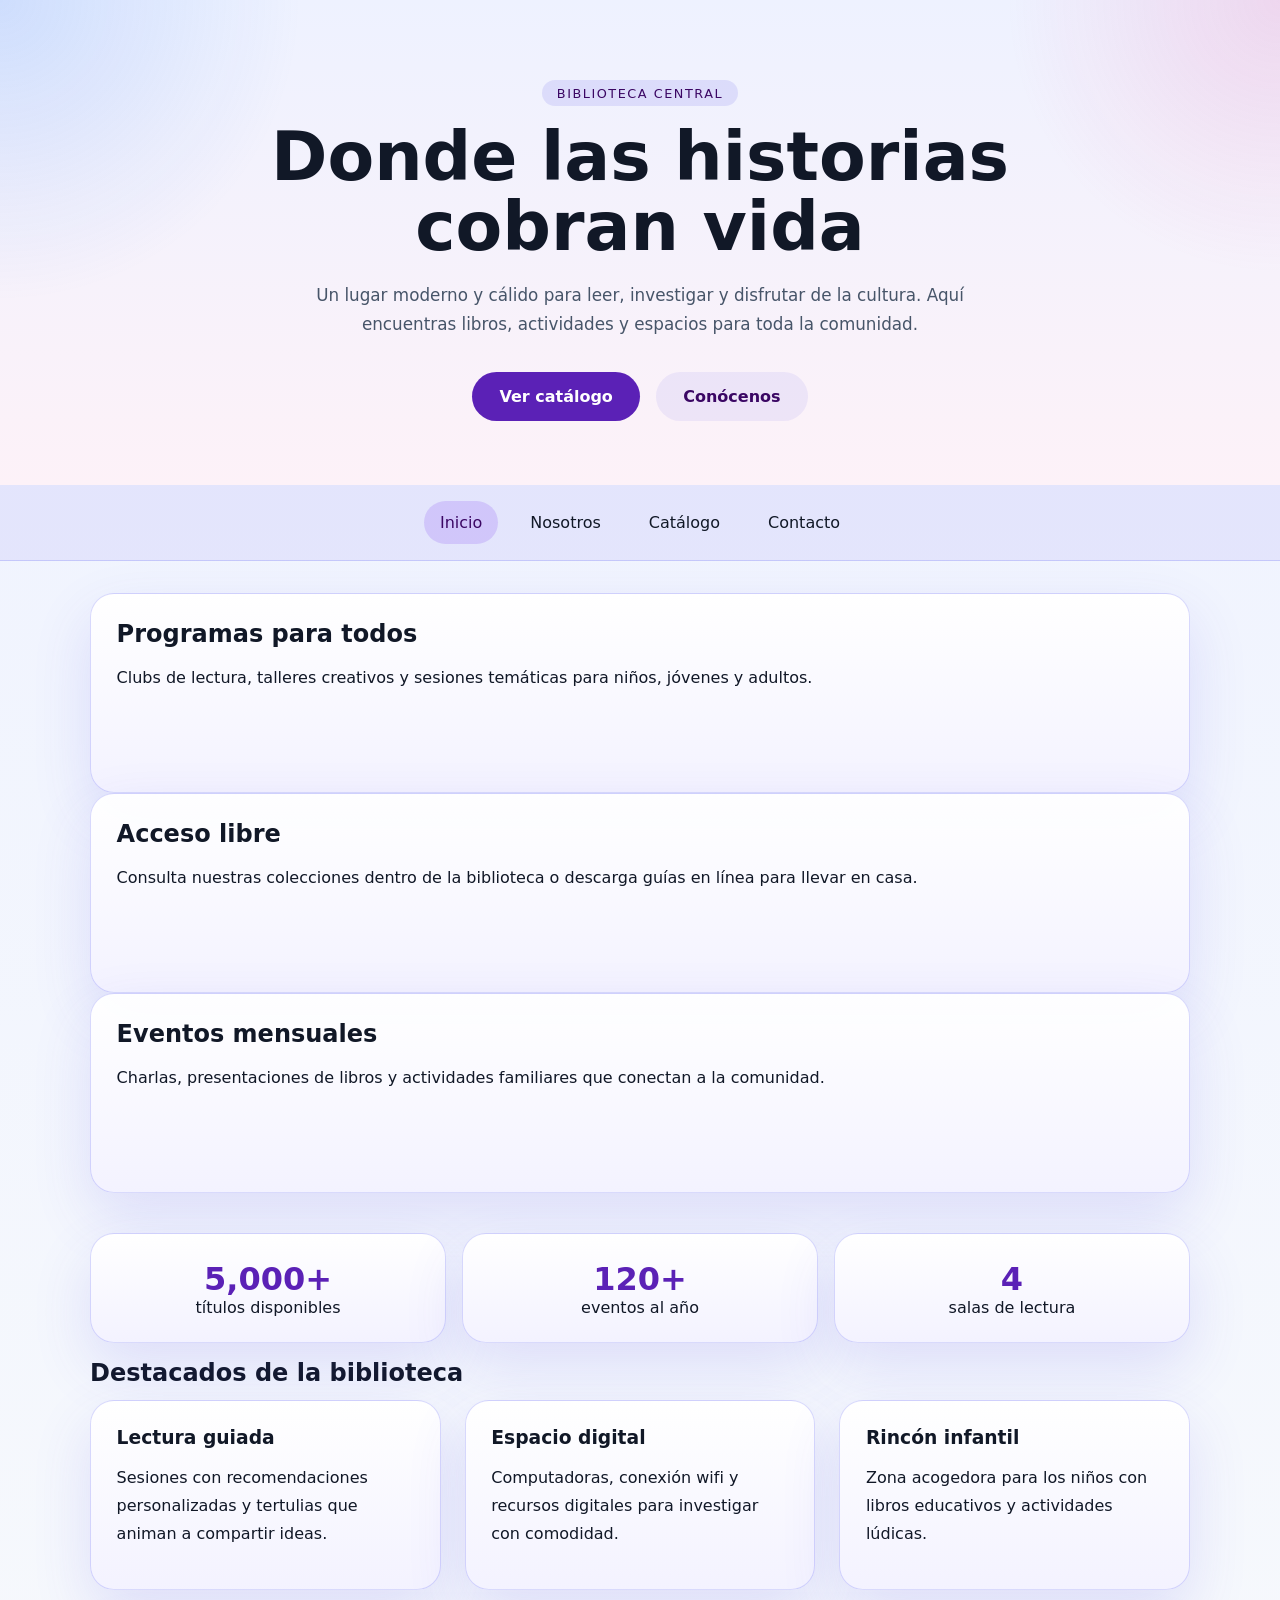
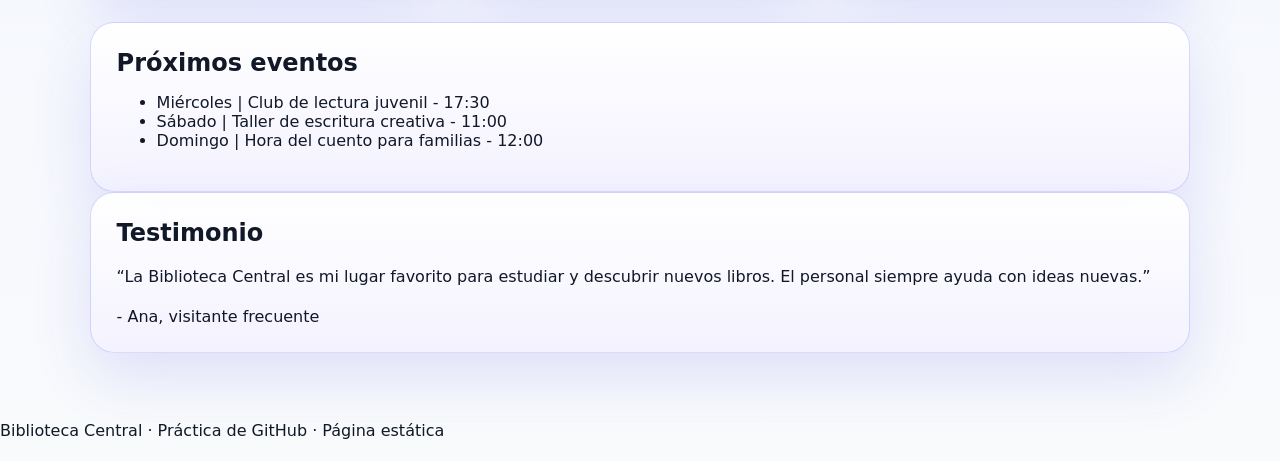
==== index.html @ 45b6e370 "Primer Commit" ====
<!DOCTYPE html>
<html lang="es">
<head>
  <meta charset="UTF-8">
  <meta name="viewport" content="width=device-width, initial-scale=1.0">
  <title>Biblioteca Central</title>
  <link rel="stylesheet" href="styles.css">
</head>
<body>
  <header class="hero">
    <div class="hero-content">
      <span class="eyebrow">Biblioteca Central</span>
      <h1>Donde las historias cobran vida</h1>
      <p>Un lugar moderno y cálido para leer, investigar y disfrutar de la cultura. Aquí encuentras libros, actividades y espacios para toda la comunidad.</p>
      <div class="hero-actions">
        <a href="catalog.html" class="btn">Ver catálogo</a>
        <a href="about.html" class="btn btn-secondary">Conócenos</a>
      </div>
    </div>
  </header>

  <nav class="main-nav">
    <a href="index.html" class="active">Inicio</a>
    <a href="about.html">Nosotros</a>
    <a href="catalog.html">Catálogo</a>
    <a href="contact.html">Contacto</a>
  </nav>

  <main class="container">
    <section class="intro-grid">
      <article class="hero-card card fade-in delay-1">
        <h2>Programas para todos</h2>
        <p>Clubs de lectura, talleres creativos y sesiones temáticas para niños, jóvenes y adultos.</p>
      </article>
      <article class="hero-card card fade-in delay-2">
        <h2>Acceso libre</h2>
        <p>Consulta nuestras colecciones dentro de la biblioteca o descarga guías en línea para llevar en casa.</p>
      </article>
      <article class="hero-card card fade-in delay-3">
        <h2>Eventos mensuales</h2>
        <p>Charlas, presentaciones de libros y actividades familiares que conectan a la comunidad.</p>
      </article>
    </section>

    <section class="stats">
      <article class="stat card slide-up">
        <strong>5,000+</strong>
        <span>títulos disponibles</span>
      </article>
      <article class="stat card slide-up delay-1">
        <strong>120+</strong>
        <span>eventos al año</span>
      </article>
      <article class="stat card slide-up delay-2">
        <strong>4</strong>
        <span>salas de lectura</span>
      </article>
    </section>

    <section>
      <h2>Destacados de la biblioteca</h2>
      <div class="grid">
        <article class="card fade-in delay-1">
          <h3>Lectura guiada</h3>
          <p>Sesiones con recomendaciones personalizadas y tertulias que animan a compartir ideas.</p>
        </article>
        <article class="card fade-in delay-2">
          <h3>Espacio digital</h3>
          <p>Computadoras, conexión wifi y recursos digitales para investigar con comodidad.</p>
        </article>
        <article class="card fade-in delay-3">
          <h3>Rincón infantil</h3>
          <p>Zona acogedora para los niños con libros educativos y actividades lúdicas.</p>
        </article>
      </div>
    </section>

    <section class="events card slide-up delay-3">
      <h2>Próximos eventos</h2>
      <ul>
        <li>Miércoles | Club de lectura juvenil - 17:30</li>
        <li>Sábado | Taller de escritura creativa - 11:00</li>
        <li>Domingo | Hora del cuento para familias - 12:00</li>
      </ul>
    </section>

    <section class="testimonial card fade-in delay-4">
      <h2>Testimonio</h2>
      <p>“La Biblioteca Central es mi lugar favorito para estudiar y descubrir nuevos libros. El personal siempre ayuda con ideas nuevas.”</p>
      <span>- Ana, visitante frecuente</span>
    </section>
  </main>

  <footer class="footer">
    <p>Biblioteca Central · Práctica de GitHub · Página estática</p>
  </footer>
</body>
</html>
---- styles.css ----
:root {
  --bg: #eef2ff;
  --surface: rgba(255, 255, 255, 0.95);
  --surface-alt: rgba(243, 242, 255, 0.92);
  --accent: #5b21b6;
  --accent-dark: #3b0764;
  --accent-soft: #7c3aed;
  --text: #111827;
  --muted: #475569;
  --border: rgba(99, 102, 241, 0.24);
  --shadow: 0 24px 60px rgba(79, 70, 229, 0.14);
}

* {
  box-sizing: border-box;
}

body {
  margin: 0;
  font-family: "Inter", system-ui, sans-serif;
  background: linear-gradient(180deg, #eef2ff 0%, #f8fafc 100%);
  color: var(--text);
}

body a {
  color: inherit;
  text-decoration: none;
}

.hero {
  padding: 5rem 1rem 4rem;
  text-align: center;
  background: radial-gradient(circle at top left, rgba(59, 130, 246, 0.18), transparent 22%), radial-gradient(circle at top right, rgba(236, 72, 153, 0.16), transparent 20%), linear-gradient(180deg, #eef2ff 0%, #fdf2f8 100%);
}

.hero-content {
  max-width: 760px;
  margin: 0 auto;
  animation: slide-in 0.9s ease-out both;
}

.eyebrow {
  display: inline-flex;
  padding: 0.35rem 0.95rem;
  border-radius: 999px;
  background: rgba(79, 70, 229, 0.12);
  color: var(--accent-dark);
  text-transform: uppercase;
  font-size: 0.8rem;
  letter-spacing: 0.12em;
  margin-bottom: 1rem;
}

.hero h1 {
  font-size: clamp(2.5rem, 6vw, 4.25rem);
  line-height: 1.02;
  margin: 0;
}

.hero p {
  max-width: 720px;
  margin: 1.25rem auto 2rem;
  color: var(--muted);
  font-size: 1.05rem;
}

.hero-actions {
  display: flex;
  gap: 1rem;
  justify-content: center;
  flex-wrap: wrap;
}

.btn {
  display: inline-flex;
  align-items: center;
  justify-content: center;
  padding: 0.95rem 1.7rem;
  border-radius: 999px;
  background: var(--accent);
  color: white;
  font-weight: 600;
  transition: transform 0.25s ease, background 0.2s ease, box-shadow 0.25s ease;
}

.btn:hover {
  background: var(--accent-dark);
  transform: translateY(-2px);
  box-shadow: 0 16px 32px rgba(79, 70, 229, 0.24);
}

.btn-secondary {
  background: rgba(79, 70, 229, 0.08);
  color: var(--accent-dark);
}

.main-nav {
  display: flex;
  justify-content: center;
  gap: 1rem;
  flex-wrap: wrap;
  padding: 1rem;
  background: rgba(79, 70, 229, 0.08);
  border-bottom: 1px solid var(--border);
  position: sticky;
  top: 0;
  z-index: 10;
}

.main-nav a {
  padding: 0.75rem 1rem;
  border-radius: 999px;
  transition: background 0.2s ease, color 0.2s ease;
}

.main-nav a.active,
.main-nav a:hover {
  background: rgba(124, 58, 237, 0.18);
  color: var(--accent-dark);
}

.container {
  width: min(1100px, calc(100% - 2rem));
  margin: 0 auto;
  padding: 2rem 0 3rem;
}

h1, h2, h3 {
  margin: 0 0 0.8rem;
}

p {
  line-height: 1.75;
}

.grid {
  display: grid;
  gap: 1.5rem;
  grid-template-columns: repeat(auto-fit, minmax(240px, 1fr));
}

.card,
.contact-card,
.hero-card,
.book-grid article,
.sections-card,
.form-card,
.faq {
  padding: 1.6rem;
  border-radius: 24px;
  background: linear-gradient(180deg, rgba(255, 255, 255, 0.96), rgba(243, 242, 255, 0.96));
  border: 1px solid var(--border);
  box-shadow: var(--shadow);
  transition: transform 0.25s ease, box-shadow 0.25s ease, border-color 0.25s ease;
}

.card:hover,
.hero-card:hover,
.book-grid article:hover,
.sections-card:hover {
  transform: translateY(-6px);
  box-shadow: 0 34px 75px rgba(15, 23, 42, 0.12);
}

.split,
.team-grid,
.contact-grid {
  display: grid;
  gap: 1.5rem;
  grid-template-columns: repeat(auto-fit, minmax(240px, 1fr));
  margin-top: 1.5rem;
}

.stats {
  display: grid;
  gap: 1rem;
  grid-template-columns: repeat(auto-fit, minmax(180px, 1fr));
  margin: 2.5rem 0 1rem;
}

.stat {
  text-align: center;
}

.stat strong {
  display: block;
  font-size: 2rem;
  color: var(--accent);
}

.event-list,
.timeline ol,
.steps ol {
  padding-left: 1.15rem;
  margin: 0;
}

.event-list li,
.timeline li,
.steps li {
  margin-bottom: 0.9rem;
}

.hero-card {
  min-height: 200px;
}

.events,
.quote,
.form-card,
.faq,
.timeline,
.steps {
  margin-top: 2rem;
}

.hero-card h2,
.timeline h2,
.steps h2,
.events h2,
.quote h2,
.faq h2 {
  margin-bottom: 1rem;
}

.quote {
  color: var(--accent-dark);
}

.quote p {
  font-size: 1.05rem;
}

.contact-grid {
  margin-top: 1.5rem;
}

.form-card form {
  display: grid;
  gap: 1rem;
}

.form-card label {
  font-weight: 600;
}

.form-card input,
.form-card textarea {
  width: 100%;
  border: 1px solid rgba(15, 23, 42, 0.12);
  border-radius: 14px;
  padding: 0.95rem 1rem;
  font: inherit;
  resize: vertical;
}

.form-card button {
  width: fit-content;
}

.note {
  margin-top: 0.75rem;
  color: var(--muted);
  font-size: 0.95rem;
}

.section-gap {
  margin-top: 1.5rem;
}

.book-grid {
  display: grid;
  gap: 1.5rem;
  grid-template-columns: repeat(auto-fit, minmax(260px, 1fr));
  margin-top: 1.5rem;
}

.faq p {
  margin: 0.85rem 0;
}

.fade-in {
  opacity: 0;
  animation: fade-in 0.9s ease-out forwards;
}

.slide-up {
  opacity: 0;
  transform: translateY(16px);
  animation: slide-up 0.9s ease-out forwards;
}

.delay-1 {
  animation-delay: 0.15s;
}

.delay-2 {
  animation-delay: 0.3s;
}

.delay-3 {
  animation-delay: 0.45s;
}

.delay-4 {
  animation-delay: 0.6s;
}

.delay-5 {
  animation-delay: 0.75s;
}

.delay-6 {
  animation-delay: 0.9s;
}

@keyframes fade-in {
  from {
    opacity: 0;
    transform: translateY(12px);
  }
  to {
    opacity: 1;
    transform: translateY(0);
  }
}

@keyframes slide-up {
  from {
    opacity: 0;
    transform: translateY(24px);
  }
  to {
    opacity: 1;
    transform: translateY(0);
  }
}

@keyframes slide-in {
  from {
    opacity: 0;
    transform: translateY(20px);
  }
  to {
    opacity: 1;
    transform: translateY(0);
  }
}

@media (max-width: 840px) {
  .container {
    padding: 1.5rem 0 2rem;
  }
}

@media (max-width: 640px) {
  .hero {
    padding-top: 3.5rem;
  }

  .hero h1 {
    font-size: 2.6rem;
  }
}
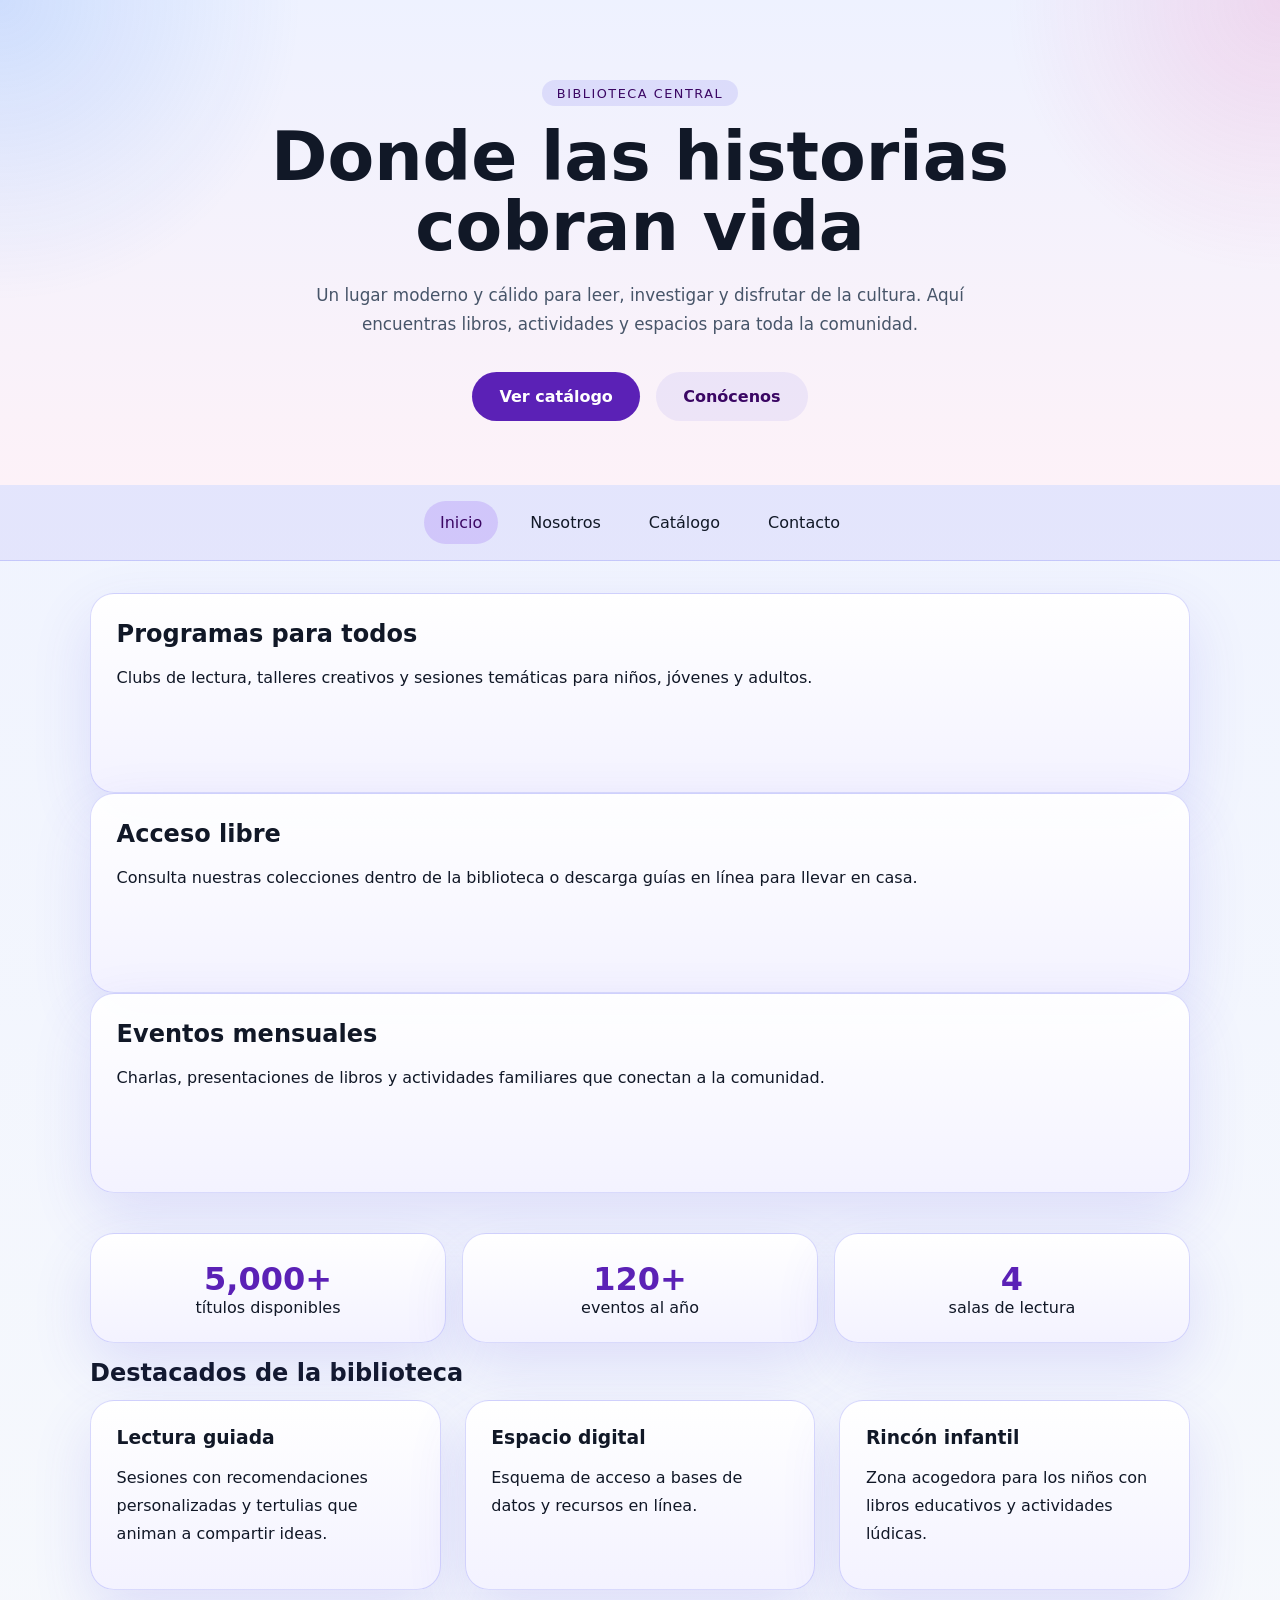
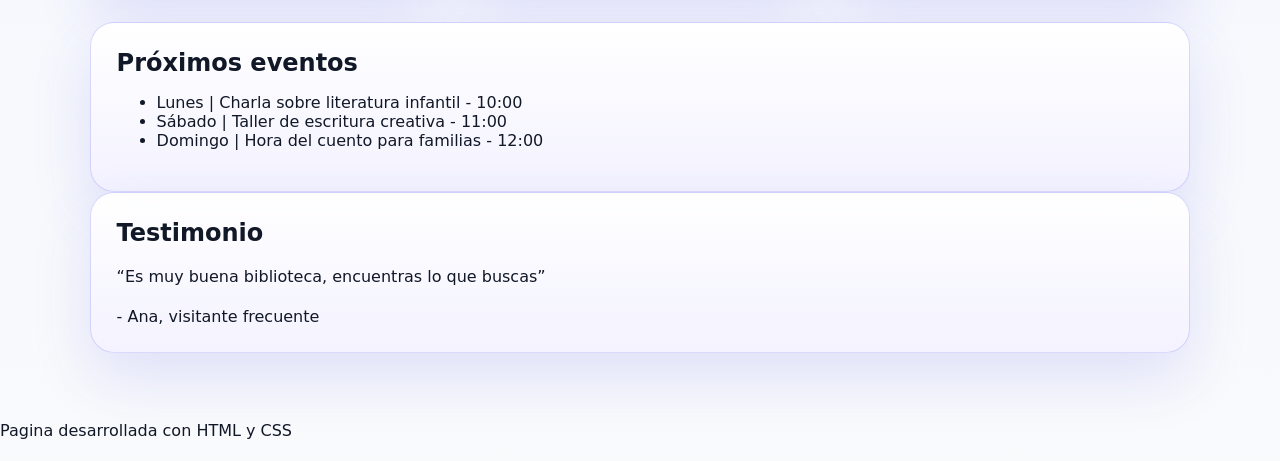
==== commit 3fa88ced: "Cambios realizados por Erik en la pagina index.html" ====
--- a/index.html
+++ b/index.html
@@ -66,7 +66,7 @@
         </article>
         <article class="card fade-in delay-2">
           <h3>Espacio digital</h3>
-          <p>Computadoras, conexión wifi y recursos digitales para investigar con comodidad.</p>
+          <p>Esquema de acceso a bases de datos y recursos en línea.</p>
         </article>
         <article class="card fade-in delay-3">
           <h3>Rincón infantil</h3>
@@ -78,7 +78,7 @@
     <section class="events card slide-up delay-3">
       <h2>Próximos eventos</h2>
       <ul>
-        <li>Miércoles | Club de lectura juvenil - 17:30</li>
+        <li>Lunes | Charla sobre literatura infantil - 10:00</li>
         <li>Sábado | Taller de escritura creativa - 11:00</li>
         <li>Domingo | Hora del cuento para familias - 12:00</li>
       </ul>
@@ -86,13 +86,13 @@
 
     <section class="testimonial card fade-in delay-4">
       <h2>Testimonio</h2>
-      <p>“La Biblioteca Central es mi lugar favorito para estudiar y descubrir nuevos libros. El personal siempre ayuda con ideas nuevas.”</p>
+      <p>“Es muy buena biblioteca, encuentras lo que buscas”</p>
       <span>- Ana, visitante frecuente</span>
     </section>
   </main>
 
   <footer class="footer">
-    <p>Biblioteca Central · Práctica de GitHub · Página estática</p>
+    <p>Pagina desarrollada con HTML y CSS</p>
   </footer>
 </body>
 </html>
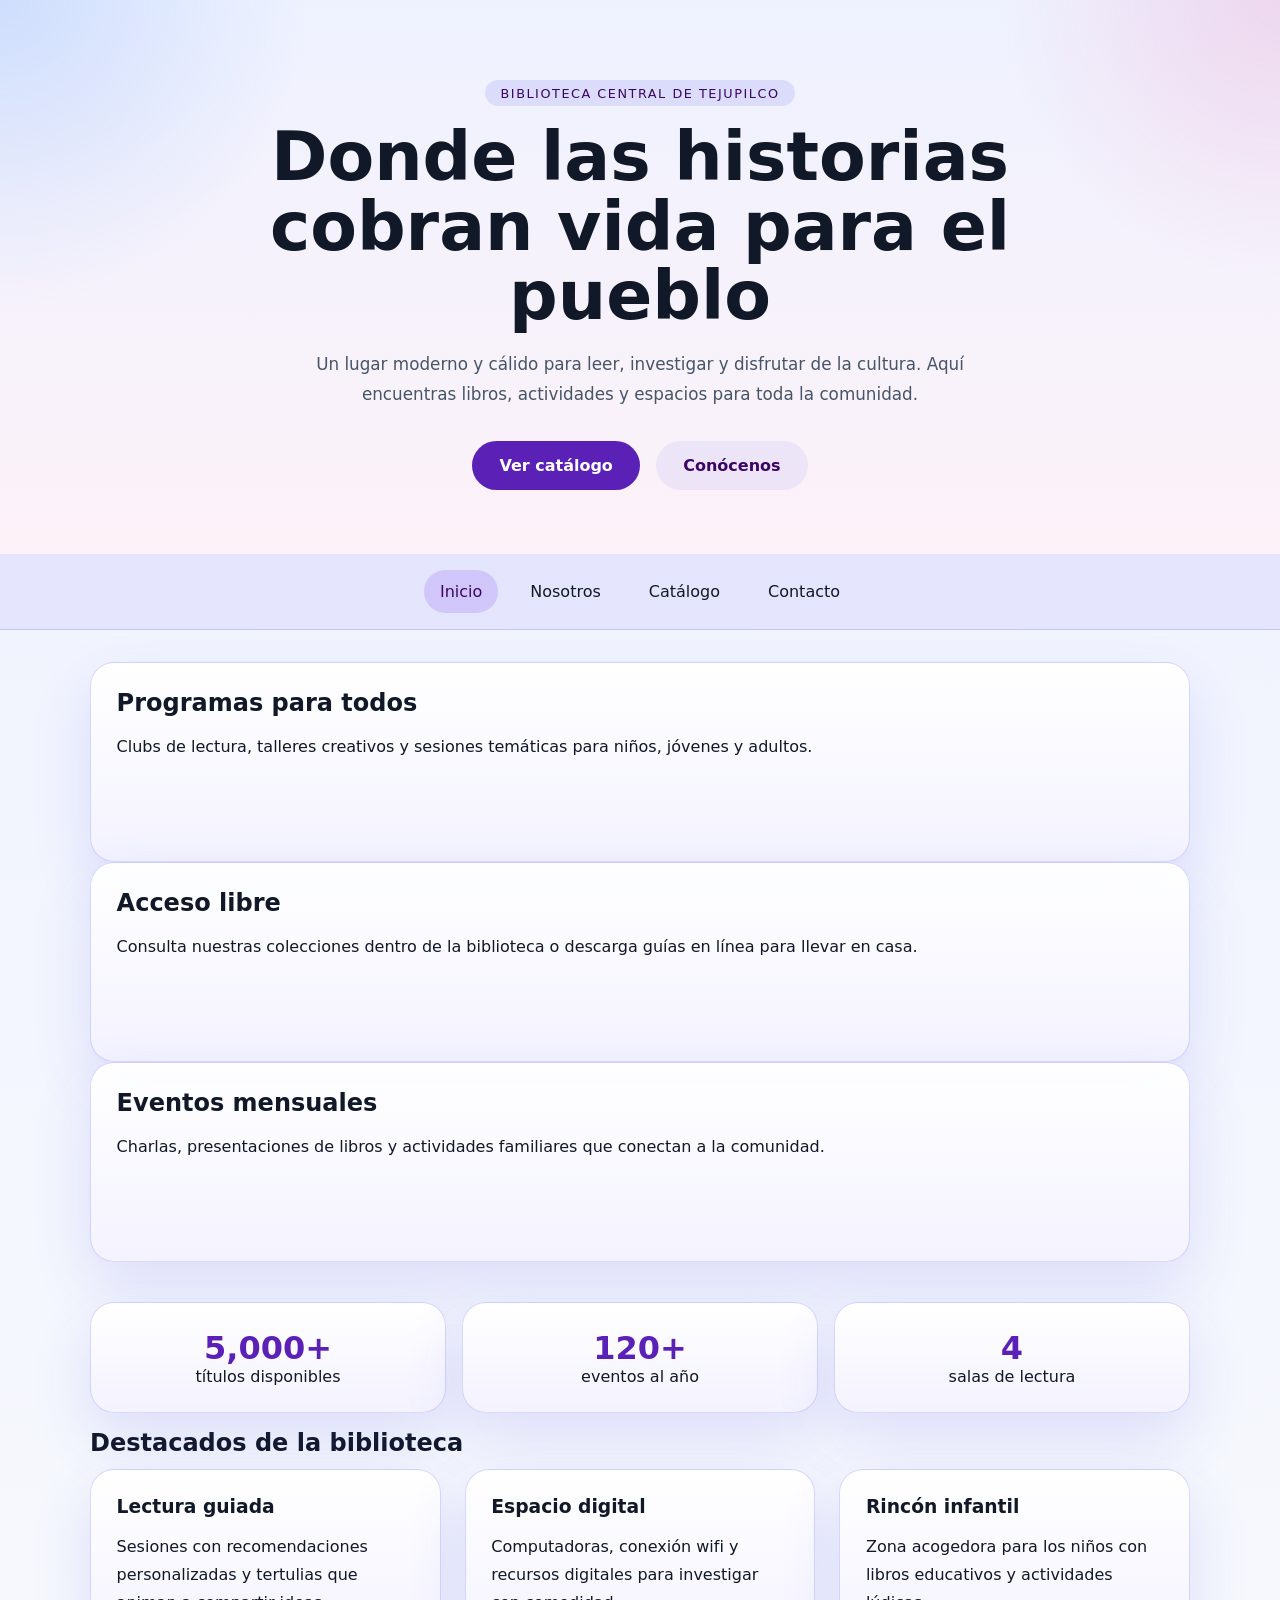
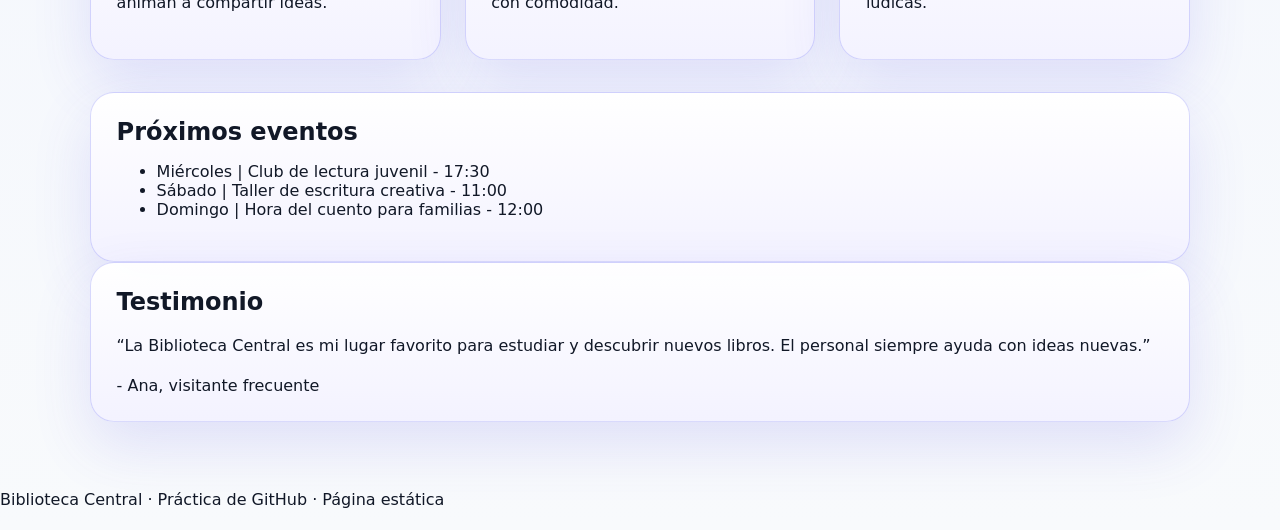
==== commit 28f3ee5a: "Cambios realizados por Arani" ====
--- a/index.html
+++ b/index.html
@@ -9,8 +9,8 @@
 <body>
   <header class="hero">
     <div class="hero-content">
-      <span class="eyebrow">Biblioteca Central</span>
-      <h1>Donde las historias cobran vida</h1>
+      <span class="eyebrow">Biblioteca Central de Tejupilco</span>
+      <h1>Donde las historias cobran vida para el pueblo</h1>
       <p>Un lugar moderno y cálido para leer, investigar y disfrutar de la cultura. Aquí encuentras libros, actividades y espacios para toda la comunidad.</p>
       <div class="hero-actions">
         <a href="catalog.html" class="btn">Ver catálogo</a>
@@ -66,7 +66,7 @@
         </article>
         <article class="card fade-in delay-2">
           <h3>Espacio digital</h3>
-          <p>Esquema de acceso a bases de datos y recursos en línea.</p>
+          <p>Computadoras, conexión wifi y recursos digitales para investigar con comodidad.</p>
         </article>
         <article class="card fade-in delay-3">
           <h3>Rincón infantil</h3>
@@ -78,7 +78,7 @@
     <section class="events card slide-up delay-3">
       <h2>Próximos eventos</h2>
       <ul>
-        <li>Lunes | Charla sobre literatura infantil - 10:00</li>
+        <li>Miércoles | Club de lectura juvenil - 17:30</li>
         <li>Sábado | Taller de escritura creativa - 11:00</li>
         <li>Domingo | Hora del cuento para familias - 12:00</li>
       </ul>
@@ -86,13 +86,13 @@
 
     <section class="testimonial card fade-in delay-4">
       <h2>Testimonio</h2>
-      <p>“Es muy buena biblioteca, encuentras lo que buscas”</p>
+      <p>“La Biblioteca Central es mi lugar favorito para estudiar y descubrir nuevos libros. El personal siempre ayuda con ideas nuevas.”</p>
       <span>- Ana, visitante frecuente</span>
     </section>
   </main>
 
   <footer class="footer">
-    <p>Pagina desarrollada con HTML y CSS</p>
+    <p>Biblioteca Central · Práctica de GitHub · Página estática</p>
   </footer>
 </body>
 </html>
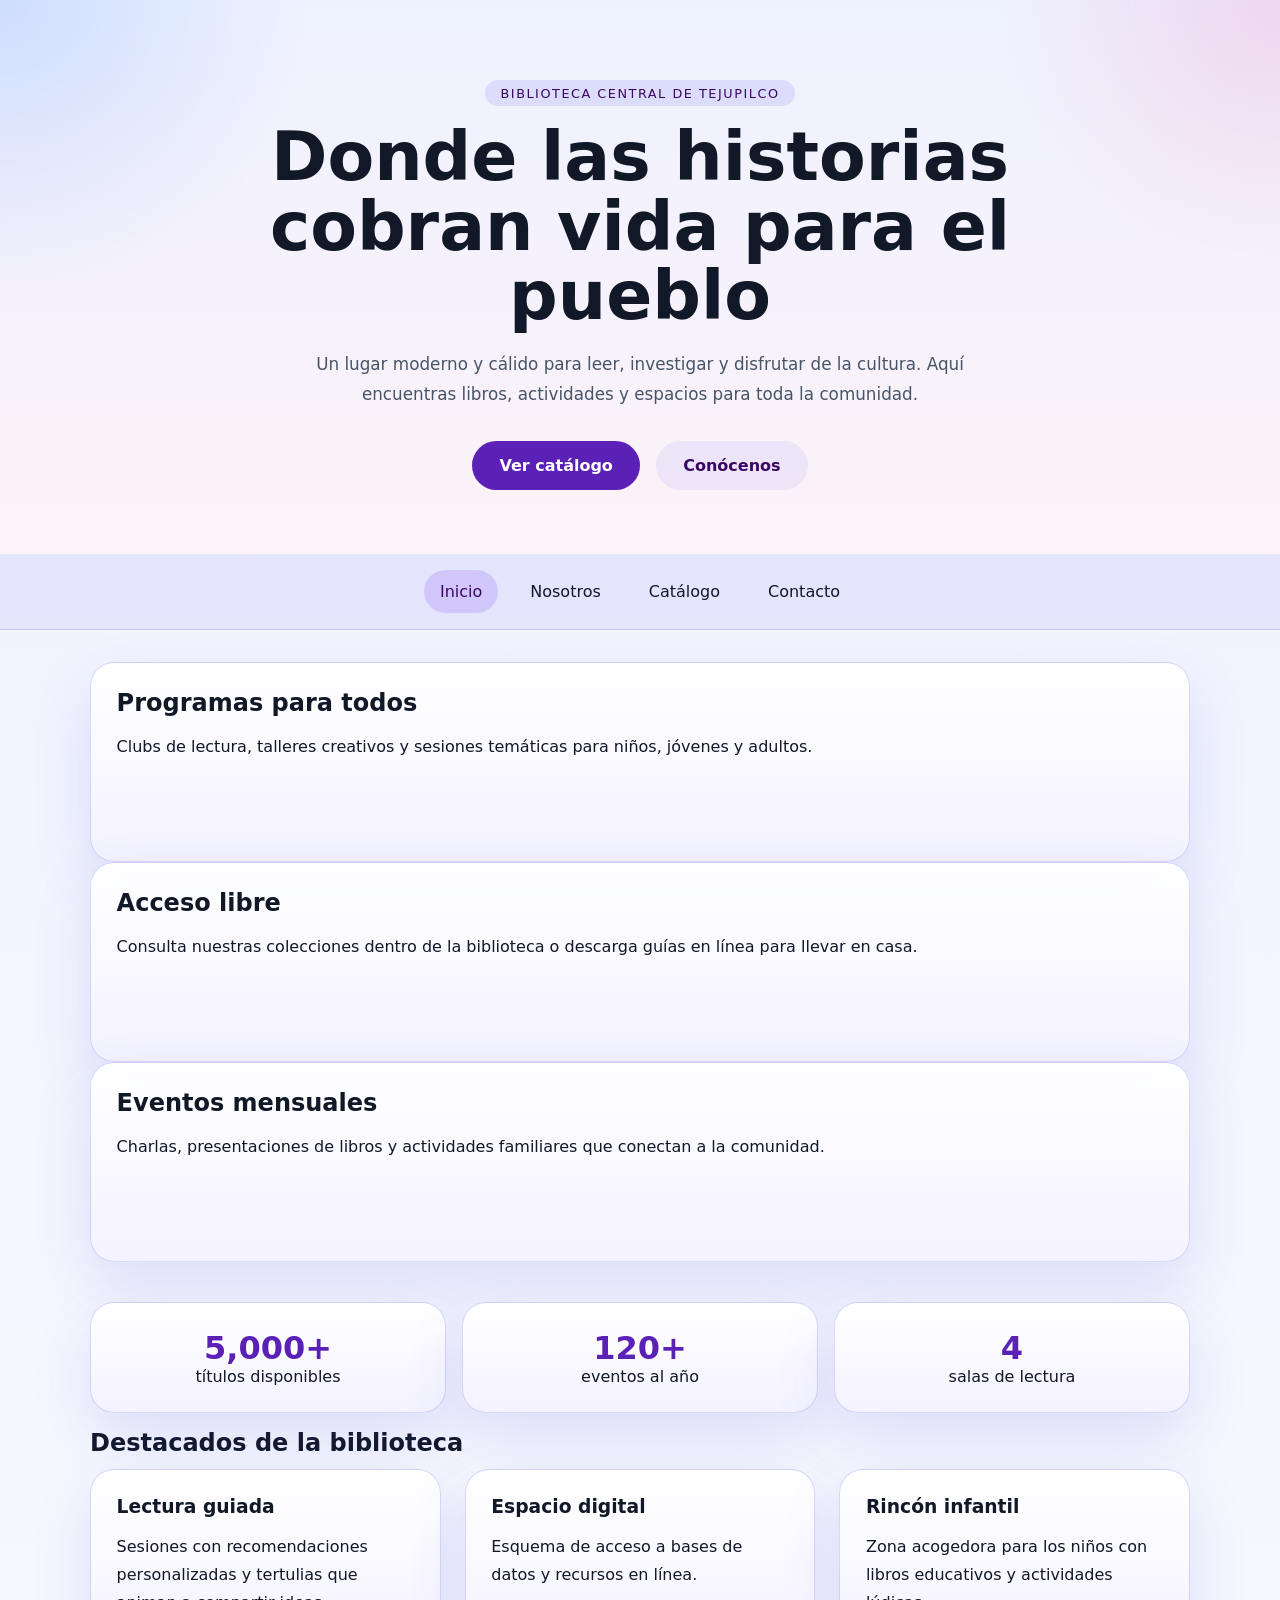
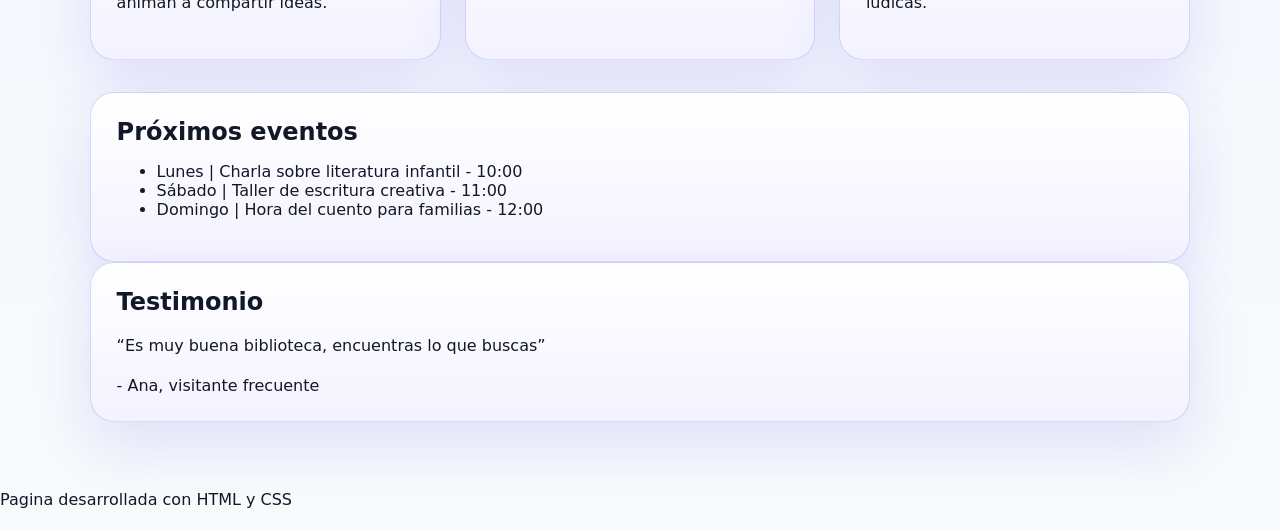
==== commit 45961d12: "Merge remote-tracking branch 'origin/rama-arani'" ====
--- a/index.html
+++ b/index.html
@@ -66,7 +66,7 @@
         </article>
         <article class="card fade-in delay-2">
           <h3>Espacio digital</h3>
-          <p>Computadoras, conexión wifi y recursos digitales para investigar con comodidad.</p>
+          <p>Esquema de acceso a bases de datos y recursos en línea.</p>
         </article>
         <article class="card fade-in delay-3">
           <h3>Rincón infantil</h3>
@@ -78,7 +78,7 @@
     <section class="events card slide-up delay-3">
       <h2>Próximos eventos</h2>
       <ul>
-        <li>Miércoles | Club de lectura juvenil - 17:30</li>
+        <li>Lunes | Charla sobre literatura infantil - 10:00</li>
         <li>Sábado | Taller de escritura creativa - 11:00</li>
         <li>Domingo | Hora del cuento para familias - 12:00</li>
       </ul>
@@ -86,13 +86,13 @@
 
     <section class="testimonial card fade-in delay-4">
       <h2>Testimonio</h2>
-      <p>“La Biblioteca Central es mi lugar favorito para estudiar y descubrir nuevos libros. El personal siempre ayuda con ideas nuevas.”</p>
+      <p>“Es muy buena biblioteca, encuentras lo que buscas”</p>
       <span>- Ana, visitante frecuente</span>
     </section>
   </main>
 
   <footer class="footer">
-    <p>Biblioteca Central · Práctica de GitHub · Página estática</p>
+    <p>Pagina desarrollada con HTML y CSS</p>
   </footer>
 </body>
 </html>
